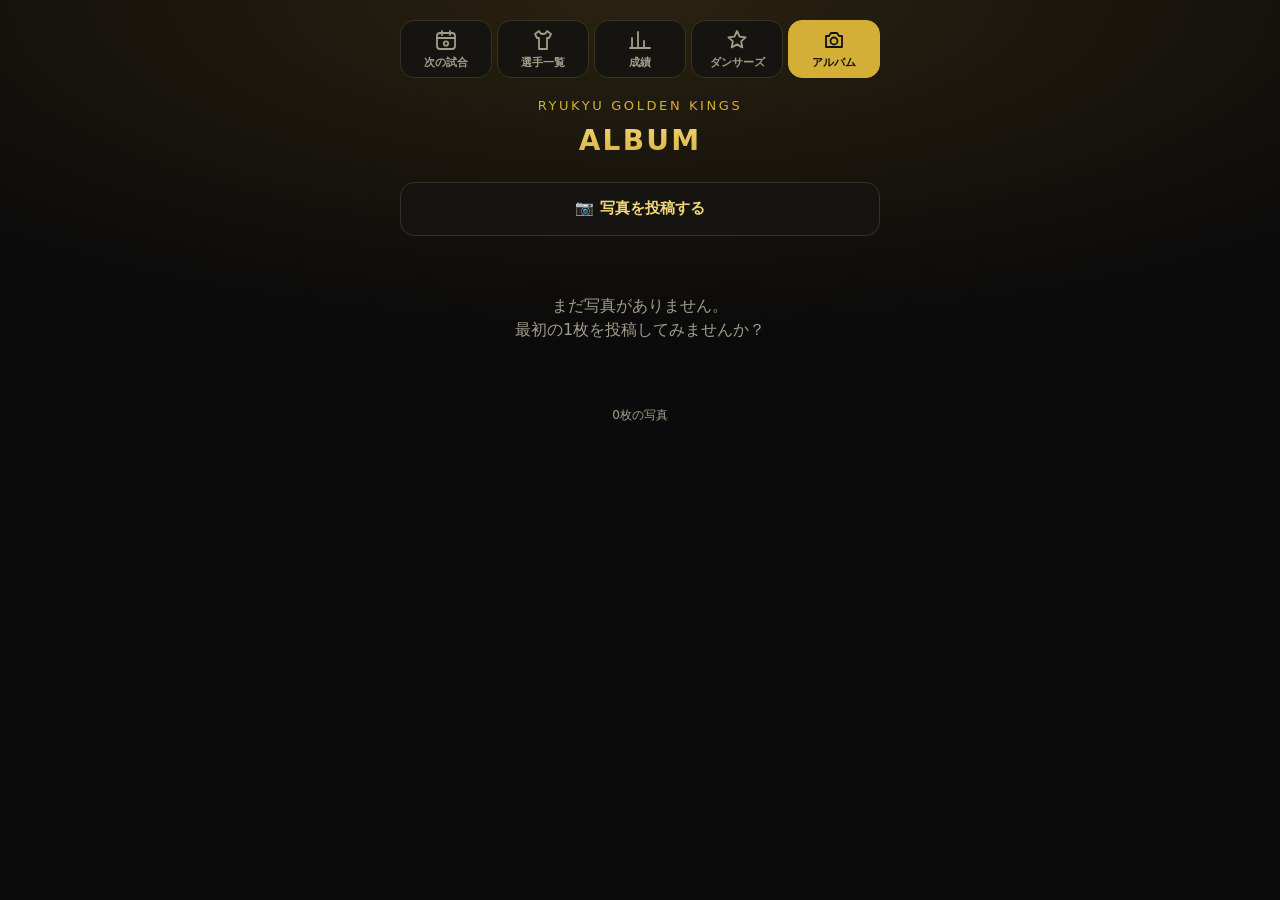
==== album.html @ 71f0b492 "Add a shared photo album with owner approval before publishing - album.html lets anyone post a photo" ====
<!doctype html>
<html lang="ja">
<head>
  <meta charset="utf-8">
  <meta name="viewport" content="width=device-width, initial-scale=1, viewport-fit=cover">
  <meta name="theme-color" content="#0b0b0b">
  <meta name="apple-mobile-web-app-title" content="キングス">
  <link rel="apple-touch-icon" href="apple-touch-icon.png?v=2">
  <link rel="icon" type="image/png" href="favicon.png?v=2">
  <title>キングス アルバム</title>
  <style>
    :root {
      --bg: #0b0b0b;
      --card: #161411;
      --line: #3a3120;
      --gold: #d4af37;
      --gold-soft: #f1d77a;
      --text: #f5f1e6;
      --muted: #a39c8a;
    }
    * { box-sizing: border-box; }
    html, body { margin: 0; }
    body {
      min-height: 100vh;
      min-height: 100dvh;
      background: radial-gradient(120% 60% at 50% 0%, #2a2210 0%, var(--bg) 60%) fixed, var(--bg);
      color: var(--text);
      font-family: "Hiragino Sans", "Noto Sans JP", "Yu Gothic", system-ui, sans-serif;
      line-height: 1.5;
      padding: max(20px, env(safe-area-inset-top)) 16px max(24px, env(safe-area-inset-bottom));
    }
    main { max-width: 480px; margin: 0 auto; }

    /* 上のタブ: 横幅いっぱいの4つのボタン(アイコン+名前)。指で押しやすい高さにする */
    .tabs { display: grid; grid-template-columns: repeat(5, 1fr); gap: 5px; margin: 0 0 18px; }
    .tabs a {
      display: flex;
      flex-direction: column;
      align-items: center;
      justify-content: center;
      gap: 3px;
      min-height: 58px;
      padding: 6px 2px;
      border: 1px solid var(--line);
      border-radius: 14px;
      background: var(--card);
      font-size: 10.5px;
      font-weight: 700;
      color: var(--muted);
      text-decoration: none;
      white-space: nowrap;
      -webkit-tap-highlight-color: transparent;
    }
    .tabs a:active { transform: scale(.96); }
    .tabs svg { width: 24px; height: 24px; fill: none; stroke: currentColor; stroke-width: 1.8; stroke-linecap: round; stroke-linejoin: round; }
    .tabs a[aria-current="page"] { background: var(--gold); border-color: var(--gold); color: #111; }

    header { text-align: center; margin-bottom: 20px; }
    .team { margin: 0; font-size: 13px; letter-spacing: .2em; color: var(--gold); }
    h1 {
      margin: 4px 0 0;
      font-size: 28px;
      font-weight: 800;
      letter-spacing: .08em;
      background: linear-gradient(180deg, var(--gold-soft), var(--gold));
      -webkit-background-clip: text;
      background-clip: text;
      color: transparent;
    }

    .post {
      margin-bottom: 18px;
      border: 1px solid var(--line);
      border-radius: 14px;
      background: var(--card);
    }
    .post summary {
      list-style: none;
      min-height: 52px;
      display: flex; align-items: center; justify-content: center; gap: 8px;
      font-size: 15px; font-weight: 800; color: var(--gold-soft);
      cursor: pointer;
    }
    .post summary::-webkit-details-marker { display: none; }
    .post form { padding: 0 14px 14px; display: grid; gap: 10px; }
    .post label { font-size: 12px; color: var(--muted); display: grid; gap: 4px; }
    .post input[type=text], .post textarea {
      width: 100%; padding: 11px 12px; border-radius: 10px;
      border: 1px solid var(--line); background: #0f0e0b; color: var(--text);
      font: inherit; font-size: 15px;
    }
    .post textarea { min-height: 64px; resize: vertical; }
    .pick {
      min-height: 120px; border: 1px dashed var(--gold); border-radius: 12px;
      display: grid; place-items: center; text-align: center; color: var(--gold-soft);
      font-size: 14px; font-weight: 700; cursor: pointer; overflow: hidden; position: relative;
    }
    .pick img { width: 100%; max-height: 260px; object-fit: contain; display: block; }
    .pick input { position: absolute; inset: 0; opacity: 0; cursor: pointer; }
    .agree { display: flex !important; grid-template-columns: none !important; align-items: flex-start; gap: 8px !important; font-size: 12px; line-height: 1.6; }
    .agree input { margin-top: 3px; width: 18px; height: 18px; flex: none; }
    .send {
      min-height: 50px; border: 0; border-radius: 12px;
      background: var(--gold); color: #111; font: inherit; font-size: 15px; font-weight: 800; cursor: pointer;
    }
    .send:disabled { opacity: .5; cursor: default; }
    .post .status { margin: 0; font-size: 13px; text-align: center; color: var(--gold-soft); min-height: 1.2em; }
    .rules { margin: 0; font-size: 11px; color: var(--muted); line-height: 1.7; }

    .day { margin: 22px 0 10px; display: flex; align-items: baseline; justify-content: space-between; gap: 8px; }
    .day h2 { margin: 0; font-size: 15px; color: var(--text); }
    .day small { font-size: 12px; color: var(--gold); white-space: nowrap; }
    .grid { display: grid; grid-template-columns: repeat(3, minmax(0, 1fr)); gap: 6px; }
    .ph { padding: 0; border: 0; border-radius: 8px; overflow: hidden; background: #1a1712; aspect-ratio: 1; cursor: pointer; }
    .ph img { width: 100%; height: 100%; object-fit: cover; display: block; }

    .viewer {
      position: fixed; inset: 0; z-index: 10;
      display: none; flex-direction: column; align-items: center; justify-content: center; gap: 10px;
      padding: max(16px, env(safe-area-inset-top)) 16px max(16px, env(safe-area-inset-bottom));
      background: rgba(0, 0, 0, .9);
    }
    .viewer.open { display: flex; }
    .viewer img { max-width: 100%; max-height: 78vh; border-radius: 10px; }
    .viewer .cap { max-width: 480px; text-align: center; font-size: 14px; line-height: 1.6; }
    .viewer .cap b { color: var(--gold-soft); }
    .viewer .cap small { display: block; color: var(--muted); font-size: 12px; }
    .viewer .close {
      position: absolute; top: max(12px, env(safe-area-inset-top)); right: 12px;
      width: 44px; height: 44px; border-radius: 50%;
      border: 1px solid var(--line); background: var(--card); color: var(--gold-soft);
      font-size: 22px; line-height: 1; cursor: pointer;
    }

    .message { text-align: center; color: var(--muted); padding: 40px 0; }
    .note { margin-top: 24px; text-align: center; font-size: 12px; color: var(--muted); }
  </style>
</head>
<body>
  <main>
    <nav class="tabs">
      <a href="./"><svg viewBox="0 0 24 24"><rect x="3" y="5" width="18" height="16" rx="3"/><path d="M3 10h18M8 3v4M16 3v4"/><circle cx="12" cy="15.5" r="2.2"/></svg><span>次の試合</span></a>
      <a href="players.html"><svg viewBox="0 0 24 24"><path d="M8 3l-4 3 2 4h2v11h8V10h2l2-4-4-3c-.5 1.7-2 3-4 3s-3.5-1.3-4-3z"/></svg><span>選手一覧</span></a>
      <a href="stats.html"><svg viewBox="0 0 24 24"><path d="M4 20V10M10 20V4M16 20v-7M22 20H2"/></svg><span>成績</span></a>
      <a href="dancers.html"><svg viewBox="0 0 24 24"><path d="M12 3l2.6 5.6 6 .7-4.5 4.1 1.2 6L12 16.4 6.7 19.4l1.2-6L3.4 9.3l6-.7z"/></svg><span>ダンサーズ</span></a>
      <a href="album.html" aria-current="page"><svg viewBox="0 0 24 24"><path d="M4 8h3l2-3h6l2 3h3v11H4z"/><circle cx="12" cy="13" r="3.5"/></svg><span>アルバム</span></a>
    </nav>
    <header>
      <p class="team">RYUKYU GOLDEN KINGS</p>
      <h1>ALBUM</h1>
    </header>

    <details class="post">
      <summary>📷 写真を投稿する</summary>
      <form id="form">
        <div class="pick" id="pick"><span id="pickText">タップして写真を選ぶ</span><input type="file" id="file" accept="image/*"></div>
        <label>ニックネーム（なくてもOK）<input type="text" id="nick" maxlength="20" placeholder="例：キングス太郎"></label>
        <label>ひとこと（なくてもOK）<textarea id="comment" maxlength="100" placeholder="例：最後の逆転3ポイント、鳥肌でした！"></textarea></label>
        <label class="agree"><input type="checkbox" id="agree"><span>自分で撮った写真です。ほかの観客など、知らない人の顔がはっきり写っていません。</span></label>
        <button type="submit" class="send" id="send" disabled>投稿する</button>
        <p class="status" id="status"></p>
        <p class="rules">投稿された写真は、管理人が確認してからアルバムに載ります（数時間〜1日ほど）。写真の位置情報などは自動で消してから送ります。1日に投稿できるのは5枚までです。</p>
      </form>
    </details>

    <div id="app"><p class="message">読み込み中…</p></div>
    <p class="note" id="note"></p>
  </main>

  <div class="viewer" id="viewer" role="dialog" aria-modal="true">
    <button type="button" class="close" aria-label="閉じる">×</button>
    <img id="viewerImg" alt="">
    <div class="cap" id="viewerCap"></div>
  </div>

  <script>
    const NTFY = "https://ntfy.sh";
    const PHOTO_TOPIC = "kings-photo-a38853caea";
    const MAX_SIDE = 1600;          // 送る前に長い辺をここまで縮める
    const DAILY_LIMIT = 5;
    const TZ = "Asia/Tokyo";
    const app = document.getElementById("app");
    const fmtDay = new Intl.DateTimeFormat("ja-JP", { timeZone: "UTC", month: "long", day: "numeric", weekday: "short" });
    let photos = [];
    let gamesByDate = {};

    function esc(s) {
      return String(s).replace(/[&<>"']/g, c => ({ "&": "&amp;", "<": "&lt;", ">": "&gt;", '"': "&quot;", "'": "&#39;" }[c]));
    }

    // ---------------------------------------------------------------- 投稿
    const form = document.getElementById("form");
    const fileInput = document.getElementById("file");
    const send = document.getElementById("send");
    const statusEl = document.getElementById("status");
    let resized = null;

    const cid = (() => {
      try {
        let v = localStorage.getItem("kings-cid");
        if (!v) { v = Math.random().toString(36).slice(2, 12); localStorage.setItem("kings-cid", v); }
        return v;
      } catch { return ""; }
    })();
    const todayKey = () => "kings-photos:" + new Intl.DateTimeFormat("en-CA", { timeZone: TZ }).format(new Date());
    const sentToday = () => { try { return Number(localStorage.getItem(todayKey())) || 0; } catch { return 0; } };

    function updateSend() {
      send.disabled = !resized || !document.getElementById("agree").checked;
    }

    // 写真を読み込み、向きを直して縮小した JPEG にする(この時点で位置情報などのメタデータは消える)
    async function resize(file) {
      const bmp = await createImageBitmap(file, { imageOrientation: "from-image" });
      const scale = Math.min(1, MAX_SIDE / Math.max(bmp.width, bmp.height));
      const canvas = document.createElement("canvas");
      canvas.width = Math.round(bmp.width * scale);
      canvas.height = Math.round(bmp.height * scale);
      canvas.getContext("2d").drawImage(bmp, 0, 0, canvas.width, canvas.height);
      return new Promise(res => canvas.toBlob(res, "image/jpeg", 0.85));
    }

    fileInput.addEventListener("change", async () => {
      const file = fileInput.files[0];
      resized = null;
      updateSend();
      if (!file) return;
      statusEl.textContent = "写真を準備しています…";
      try {
        resized = await resize(file);
        document.getElementById("pickText").innerHTML = `<img src="${URL.createObjectURL(resized)}" alt="">`;
        statusEl.textContent = "";
      } catch {
        statusEl.textContent = "この写真は読み込めませんでした。別の写真を選んでください。";
      }
      updateSend();
    });
    document.getElementById("agree").addEventListener("change", updateSend);

    form.addEventListener("submit", async e => {
      e.preventDefault();
      if (!resized) return;
      if (sentToday() >= DAILY_LIMIT) {
        statusEl.textContent = `今日はもう${DAILY_LIMIT}枚投稿しています。また明日お願いします。`;
        return;
      }
      send.disabled = true;
      statusEl.textContent = "送信しています…";
      const meta = {
        type: "kings-photo", v: 1, cid,
        nick: document.getElementById("nick").value.trim().slice(0, 20),
        comment: document.getElementById("comment").value.trim().slice(0, 100),
      };
      const url = `${NTFY}/${PHOTO_TOPIC}?filename=kings.jpg&message=${encodeURIComponent(JSON.stringify(meta))}`;
      try {
        const r = await fetch(url, { method: "PUT", body: resized });
        if (!r.ok) throw new Error(r.status);
        try { localStorage.setItem(todayKey(), String(sentToday() + 1)); } catch {}
        statusEl.textContent = "投稿しました！管理人が確認してからアルバムに載ります。";
        form.reset();
        resized = null;
        document.getElementById("pickText").textContent = "タップして写真を選ぶ";
      } catch {
        statusEl.textContent = "送信できませんでした。電波のよいところでもう一度お試しください。";
      }
      updateSend();
    });

    // ---------------------------------------------------------------- アルバム
    function render() {
      if (!photos.length) {
        app.innerHTML = '<p class="message">まだ写真がありません。<br>最初の1枚を投稿してみませんか？</p>';
        return;
      }
      const days = [];
      for (const p of photos) {
        if (!days.length || days[days.length - 1].date !== p.date) days.push({ date: p.date, list: [] });
        days[days.length - 1].list.push(p);
      }
      app.innerHTML = days.map(d => {
        const g = gamesByDate[d.date];
        return `
          <div class="day"><h2>${esc(fmtDay.format(new Date(d.date + "T00:00:00Z")))}</h2>${g ? `<small>${esc(g)}</small>` : ""}</div>
          <div class="grid">${d.list.map(p => `
            <button type="button" class="ph" data-id="${esc(p.id)}"><img src="${esc(p.thumb)}" alt="" loading="lazy"></button>`).join("")}</div>`;
      }).join("");
    }

    const viewer = document.getElementById("viewer");
    app.addEventListener("click", e => {
      const b = e.target.closest("button[data-id]");
      if (!b) return;
      const p = photos.find(x => x.id === b.dataset.id);
      if (!p) return;
      document.getElementById("viewerImg").src = p.src;
      document.getElementById("viewerCap").innerHTML =
        `${p.comment ? esc(p.comment) + "<br>" : ""}<b>${esc(p.nick || "名無しさん")}</b><small>${esc((p.time || "").replace("T", " ").slice(0, 16))}</small>`;
      viewer.classList.add("open");
    });
    viewer.addEventListener("click", e => {
      if (e.target.id === "viewerImg") return;
      viewer.classList.remove("open");
      document.getElementById("viewerImg").removeAttribute("src");
    });

    // 試合のあった日は、見出しの横に対戦相手(と結果)を出す
    Promise.all([
      fetch("games.json", { cache: "no-store" }).then(r => r.ok ? r.json() : {}).catch(() => ({})),
      fetch("schedule.json", { cache: "no-store" }).then(r => r.ok ? r.json() : {}).catch(() => ({})),
    ]).then(([gj, sj]) => {
      for (const g of (sj.games || [])) gamesByDate[g.datetime.slice(0, 10)] = `vs ${g.opponent}`;
      for (const g of (gj.games || [])) gamesByDate[g.datetime.slice(0, 10)] = `vs ${g.opponent} ${g.kings}-${g.opp} ${g.kings > g.opp ? "WIN" : "LOSE"}`;
      if (photos.length) render();
    });

    fetch("album.json", { cache: "no-store" })
      .then(r => { if (!r.ok) throw new Error(r.status); return r.json(); })
      .then(data => {
        photos = Array.isArray(data.photos) ? data.photos : [];
        document.getElementById("note").textContent = `${photos.length}枚の写真`;
        render();
      })
      .catch(() => { app.innerHTML = '<p class="message">アルバムを読み込めませんでした。</p>'; });
  </script>
</body>
</html>
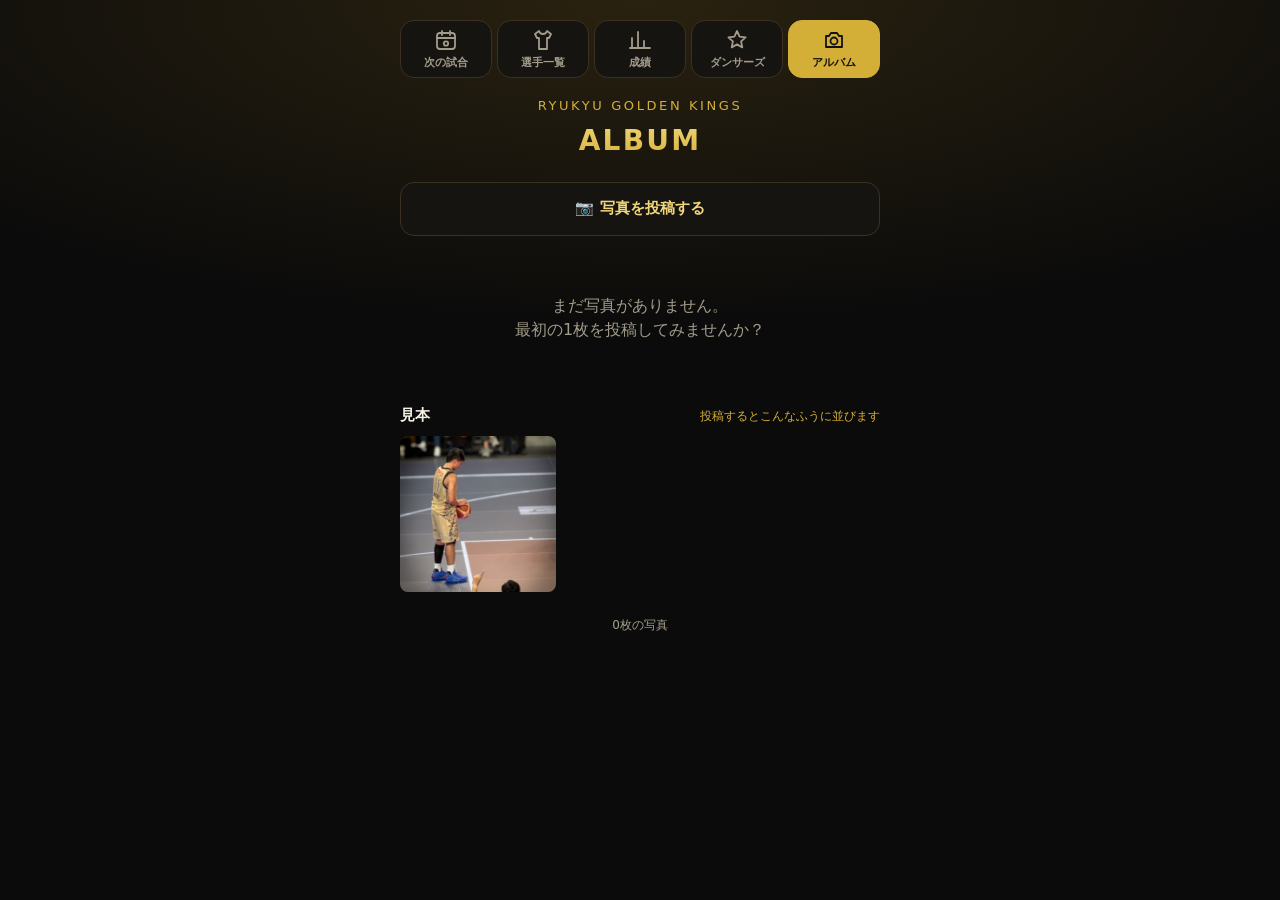
==== commit 2f9ea7b7: "承認済みの写真を見本に移し、10/31のアルバムから外す album/sample/ に置いた写真は日付ごとのアルバムに入れず、album.json の samples に出す。 アルバムに写真がまだ" ====
--- a/album.html
+++ b/album.html
@@ -181,7 +181,7 @@
     const TZ = "Asia/Tokyo";
     const app = document.getElementById("app");
     const fmtDay = new Intl.DateTimeFormat("ja-JP", { timeZone: "UTC", month: "long", day: "numeric", weekday: "short" });
-    let photos = [];
+    let photos = [], samples = [];
     let gamesByDate = {};
 
     function esc(s) {
@@ -269,7 +269,11 @@
     // ---------------------------------------------------------------- アルバム
     function render() {
       if (!photos.length) {
-        app.innerHTML = '<p class="message">まだ写真がありません。<br>最初の1枚を投稿してみませんか？</p>';
+        // まだ投稿がないときは、見本の写真を出す
+        app.innerHTML = '<p class="message">まだ写真がありません。<br>最初の1枚を投稿してみませんか？</p>' + (samples.length ? `
+          <div class="day"><h2>見本</h2><small>投稿するとこんなふうに並びます</small></div>
+          <div class="grid">${samples.map(p => `
+            <button type="button" class="ph" data-id="${esc(p.id)}"><img src="${esc(p.thumb)}" alt="" loading="lazy"></button>`).join("")}</div>` : "");
         return;
       }
       const days = [];
@@ -290,7 +294,7 @@
     app.addEventListener("click", e => {
       const b = e.target.closest("button[data-id]");
       if (!b) return;
-      const p = photos.find(x => x.id === b.dataset.id);
+      const p = photos.concat(samples).find(x => x.id === b.dataset.id);
       if (!p) return;
       document.getElementById("viewerImg").src = p.src;
       document.getElementById("viewerCap").innerHTML =
@@ -317,6 +321,7 @@
       .then(r => { if (!r.ok) throw new Error(r.status); return r.json(); })
       .then(data => {
         photos = Array.isArray(data.photos) ? data.photos : [];
+        samples = Array.isArray(data.samples) ? data.samples : [];
         document.getElementById("note").textContent = `${photos.length}枚の写真`;
         render();
       })
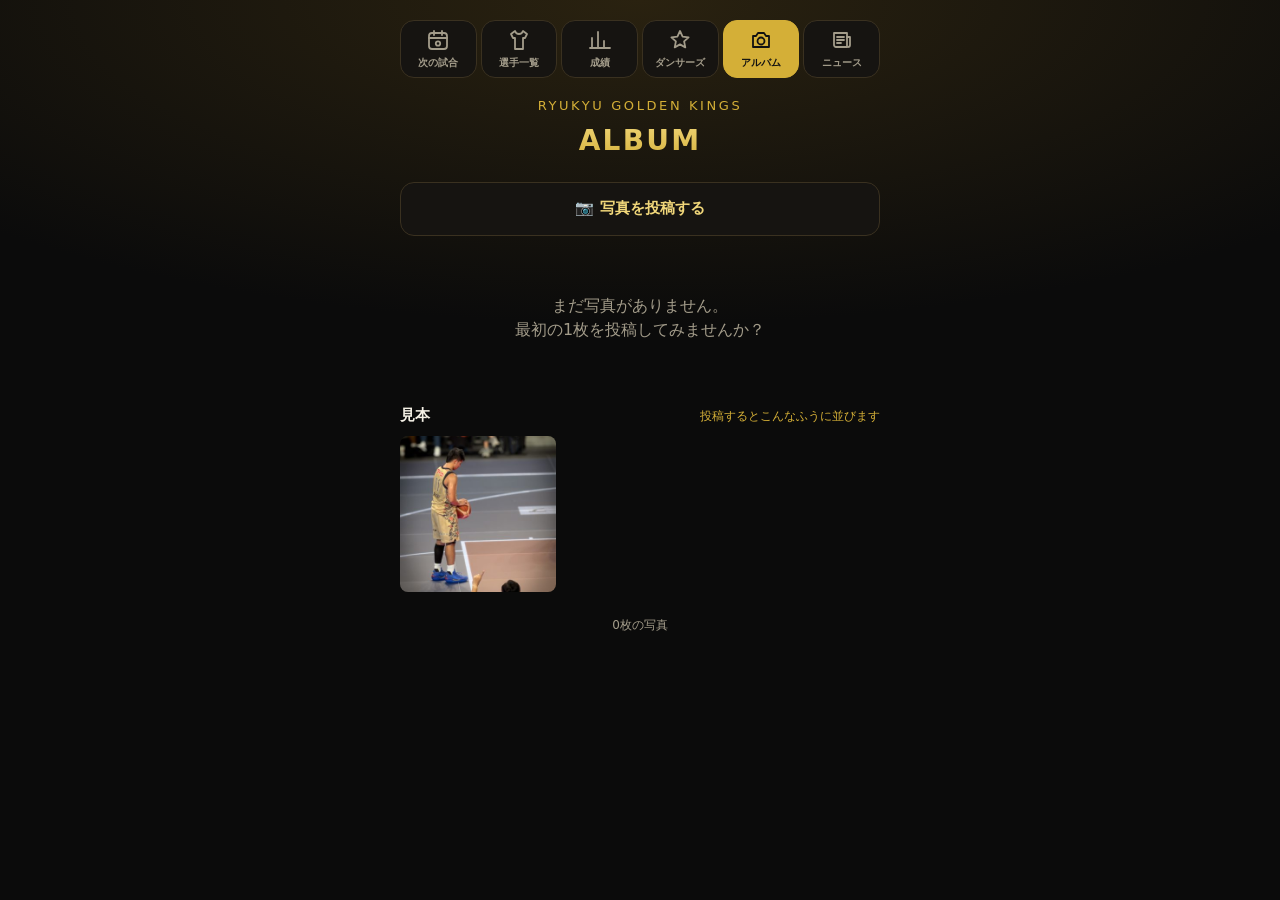
==== commit 4b489448: "ニュースページを追加(キングス公式ニュースと公式YouTube) - update_news.py: キングス公式サイトのニュース一覧と、公式YouTubeのフィードを読み news.json を作る" ====
--- a/album.html
+++ b/album.html
@@ -31,8 +31,8 @@
     }
     main { max-width: 480px; margin: 0 auto; }
 
-    /* 上のタブ: 横幅いっぱいの4つのボタン(アイコン+名前)。指で押しやすい高さにする */
-    .tabs { display: grid; grid-template-columns: repeat(5, 1fr); gap: 5px; margin: 0 0 18px; }
+    /* 上のタブ: 横幅いっぱいの6つのボタン(アイコン+名前)。指で押しやすい高さにする */
+    .tabs { display: grid; grid-template-columns: repeat(6, 1fr); gap: 4px; margin: 0 0 18px; }
     .tabs a {
       display: flex;
       flex-direction: column;
@@ -44,7 +44,7 @@
       border: 1px solid var(--line);
       border-radius: 14px;
       background: var(--card);
-      font-size: 10.5px;
+      font-size: 10px;
       font-weight: 700;
       color: var(--muted);
       text-decoration: none;
@@ -144,6 +144,7 @@
       <a href="stats.html"><svg viewBox="0 0 24 24"><path d="M4 20V10M10 20V4M16 20v-7M22 20H2"/></svg><span>成績</span></a>
       <a href="dancers.html"><svg viewBox="0 0 24 24"><path d="M12 3l2.6 5.6 6 .7-4.5 4.1 1.2 6L12 16.4 6.7 19.4l1.2-6L3.4 9.3l6-.7z"/></svg><span>ダンサーズ</span></a>
       <a href="album.html" aria-current="page"><svg viewBox="0 0 24 24"><path d="M4 8h3l2-3h6l2 3h3v11H4z"/><circle cx="12" cy="13" r="3.5"/></svg><span>アルバム</span></a>
+      <a href="news.html"><svg viewBox="0 0 24 24"><path d="M4 5h13v14H6a2 2 0 0 1-2-2z"/><path d="M17 9h3v8a2 2 0 0 1-2 2"/><path d="M7 9h7M7 12h7M7 15h4"/></svg><span>ニュース</span></a>
     </nav>
     <header>
       <p class="team">RYUKYU GOLDEN KINGS</p>
@@ -176,6 +177,7 @@
   <script>
     const NTFY = "https://ntfy.sh";
     const PHOTO_TOPIC = "kings-photo-a38853caea";
+    try { document.getElementById("nick").value = localStorage.getItem("kings-nick") || ""; } catch {}
     const MAX_SIDE = 1600;          // 送る前に長い辺をここまで縮める
     const DAILY_LIMIT = 5;
     const TZ = "Asia/Tokyo";
@@ -268,26 +270,24 @@
 
     // ---------------------------------------------------------------- アルバム
     function render() {
-      if (!photos.length) {
-        // まだ投稿がないときは、見本の写真を出す
-        app.innerHTML = '<p class="message">まだ写真がありません。<br>最初の1枚を投稿してみませんか？</p>' + (samples.length ? `
-          <div class="day"><h2>見本</h2><small>投稿するとこんなふうに並びます</small></div>
-          <div class="grid">${samples.map(p => `
-            <button type="button" class="ph" data-id="${esc(p.id)}"><img src="${esc(p.thumb)}" alt="" loading="lazy"></button>`).join("")}</div>` : "");
-        return;
-      }
+      const grid = list => `<div class="grid">${list.map(p => `
+            <button type="button" class="ph" data-id="${esc(p.id)}"><img src="${esc(p.thumb)}" alt="" loading="lazy"></button>`).join("")}</div>`;
       const days = [];
       for (const p of photos) {
         if (!days.length || days[days.length - 1].date !== p.date) days.push({ date: p.date, list: [] });
         days[days.length - 1].list.push(p);
       }
-      app.innerHTML = days.map(d => {
+      const albumHtml = days.length ? days.map(d => {
         const g = gamesByDate[d.date];
         return `
           <div class="day"><h2>${esc(fmtDay.format(new Date(d.date + "T00:00:00Z")))}</h2>${g ? `<small>${esc(g)}</small>` : ""}</div>
-          <div class="grid">${d.list.map(p => `
-            <button type="button" class="ph" data-id="${esc(p.id)}"><img src="${esc(p.thumb)}" alt="" loading="lazy"></button>`).join("")}</div>`;
-      }).join("");
+          ${grid(d.list)}`;
+      }).join("") : '<p class="message">まだ写真がありません。<br>最初の1枚を投稿してみませんか？</p>';
+      // 見本の写真は、投稿があってもいつも一番下に出す
+      const sampleHtml = samples.length ? `
+          <div class="day"><h2>見本</h2><small>投稿するとこんなふうに並びます</small></div>
+          ${grid(samples)}` : "";
+      app.innerHTML = albumHtml + sampleHtml;
     }
 
     const viewer = document.getElementById("viewer");
@@ -314,7 +314,7 @@
     ]).then(([gj, sj]) => {
       for (const g of (sj.games || [])) gamesByDate[g.datetime.slice(0, 10)] = `vs ${g.opponent}`;
       for (const g of (gj.games || [])) gamesByDate[g.datetime.slice(0, 10)] = `vs ${g.opponent} ${g.kings}-${g.opp} ${g.kings > g.opp ? "WIN" : "LOSE"}`;
-      if (photos.length) render();
+      if (photos.length || samples.length) render();
     });
 
     fetch("album.json", { cache: "no-store" })
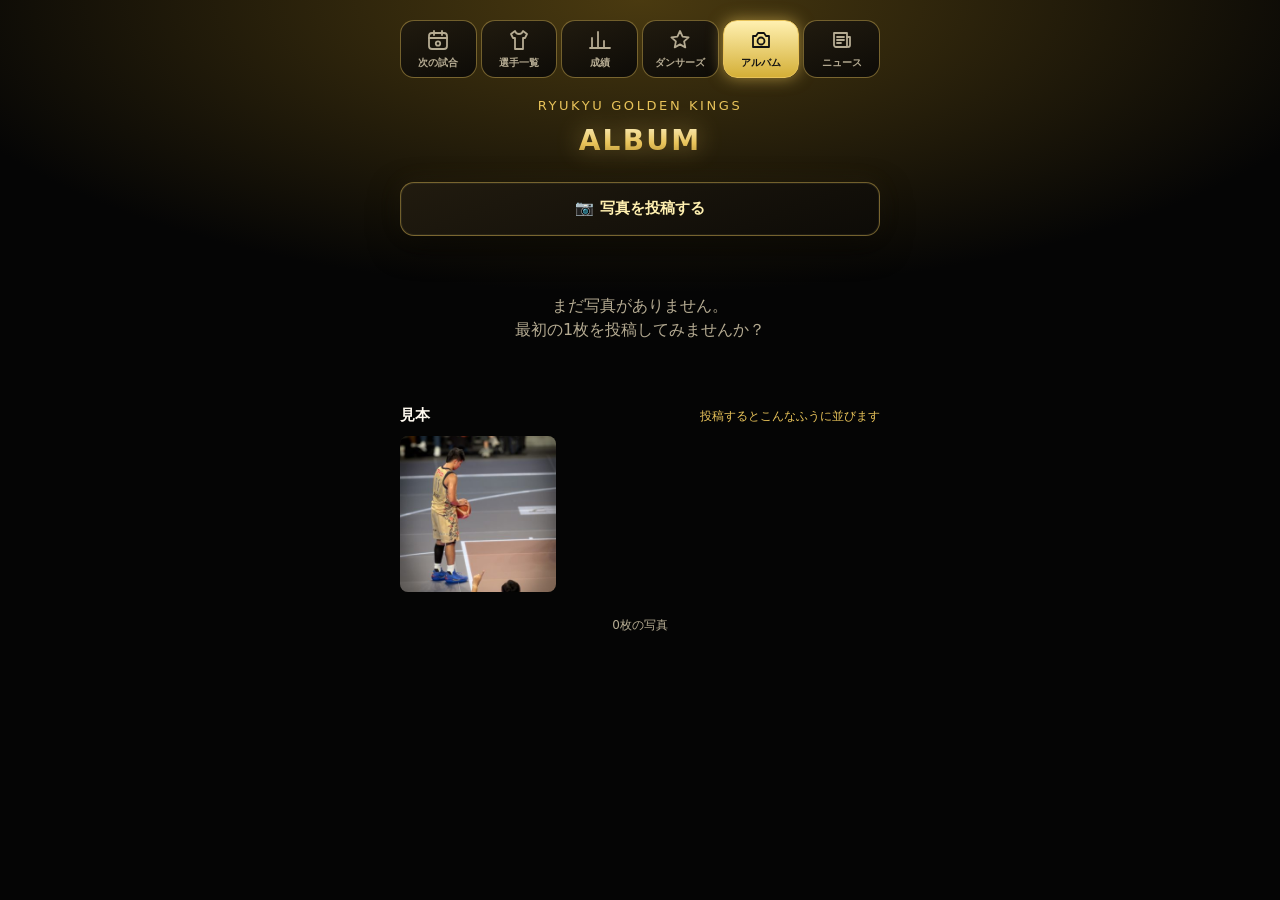
==== commit cd888533: "サイト全体の色を「プレミアム(光る金)」にする theme.css を全ページの <style> のあとに読み込み、黒をより深く・金をより明るくして、 カードに金がかったグラデーションと光、見出しにメ" ====
--- a/album.html
+++ b/album.html
@@ -135,6 +135,7 @@
     .message { text-align: center; color: var(--muted); padding: 40px 0; }
     .note { margin-top: 24px; text-align: center; font-size: 12px; color: var(--muted); }
   </style>
+  <link rel="stylesheet" href="theme.css">
 </head>
 <body>
   <main>
--- a/theme.css
+++ b/theme.css
@@ -0,0 +1,38 @@
+/* サイト全体の色(B: プレミアム)。各ページの <style> のあとに読み込み、色と光り方をそろえる */
+:root {
+  --bg: #050505;
+  --card: #14110b;
+  --line: #5a4a22;
+  --gold: #e8c35a;
+  --gold-soft: #fff0b0;
+  --text: #fffaf0;
+  --muted: #b5ab92;
+}
+body { background: radial-gradient(90% 50% at 50% 0%, #4a3a10 0%, #050505 65%) fixed, #050505; }
+
+/* カード: ほんのり金色がかったグラデーションと、金の縁・光 */
+.card, .player, .post, .dancer, .box, .news a, ol.steps li, .soon,
+.tabs a, .links a, a.chat, a.bingo, .home {
+  background: linear-gradient(160deg, #211b0f, #0d0b07);
+  border-color: rgba(232, 195, 90, .45);
+}
+.card, .player, .post, .dancer, .box, .news a, ol.steps li {
+  box-shadow: 0 0 0 1px rgba(255, 240, 176, .06) inset, 0 10px 30px rgba(0, 0, 0, .6), 0 0 24px rgba(232, 195, 90, .08);
+}
+
+/* 見出し: メタリックな金と、まわりの光 */
+h1 {
+  background: linear-gradient(180deg, #fff7d1, #e8c35a 55%, #a8842a);
+  -webkit-background-clip: text;
+  background-clip: text;
+  color: transparent;
+  filter: drop-shadow(0 0 12px rgba(232, 195, 90, .45));
+}
+
+/* いま開いているタブ */
+.tabs a[aria-current="page"] {
+  background: linear-gradient(180deg, #fff0b0, #d4af37);
+  border-color: #e8c35a;
+  color: #111;
+  box-shadow: 0 0 16px rgba(232, 195, 90, .6);
+}
